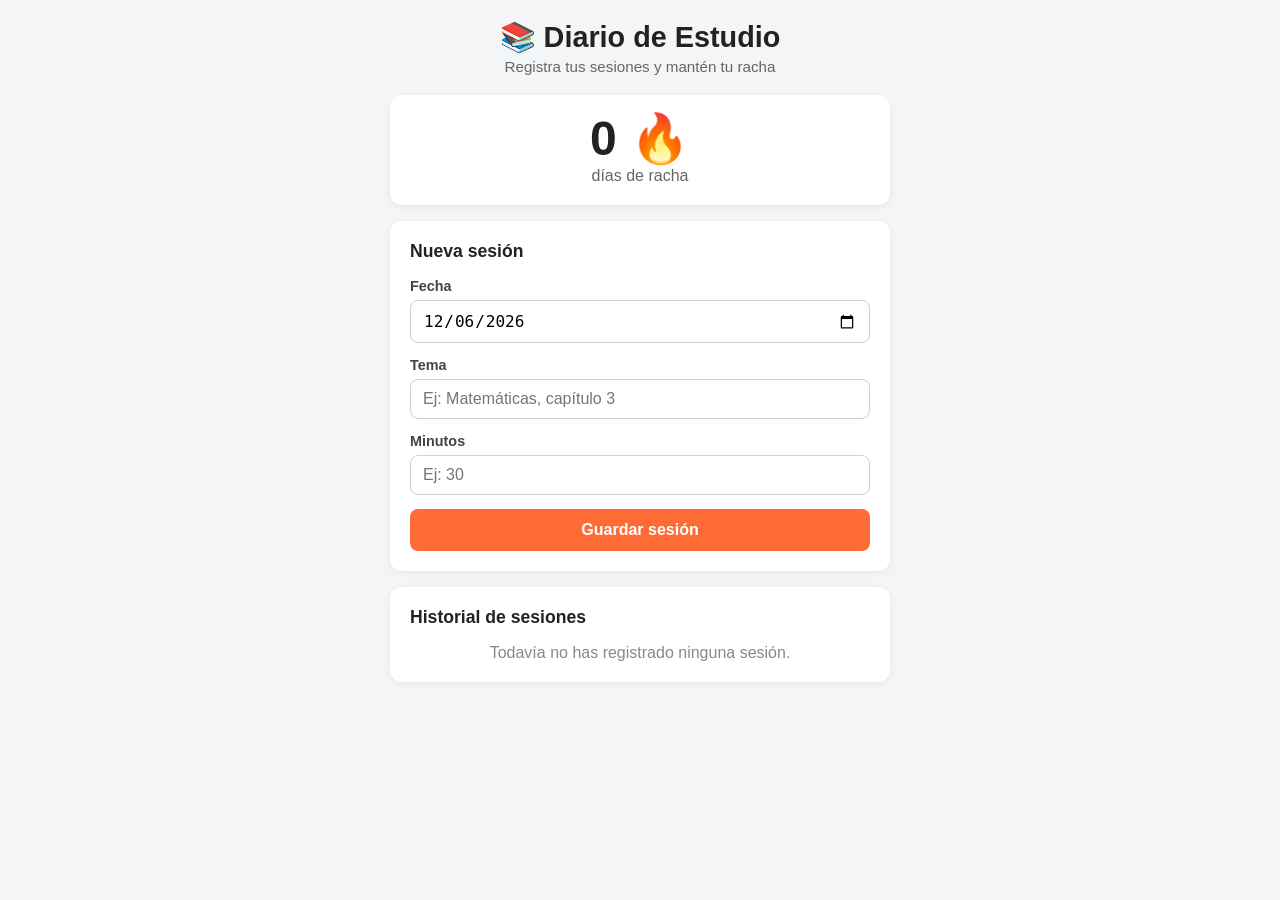
==== projects-claude/Diario de Estudio/index.html @ 3db1275b "Añade primera versión de Diario de Estudio Web simple en HTML/CSS/JS sin dependencias para registrar" ====
<!DOCTYPE html>
<html lang="es">
<head>
  <meta charset="UTF-8">
  <meta name="viewport" content="width=device-width, initial-scale=1.0">
  <title>Diario de Estudio</title>
  <link rel="stylesheet" href="styles.css">
</head>
<body>

  <div class="contenedor">

    <header class="cabecera">
      <h1>📚 Diario de Estudio</h1>
      <p class="subtitulo">Registra tus sesiones y mantén tu racha</p>
    </header>

    <section class="tarjeta racha">
      <p class="racha-numero"><span id="rachaNumero">0</span> 🔥</p>
      <p class="racha-texto" id="rachaTexto">días de racha</p>
    </section>

    <section class="tarjeta">
      <h2>Nueva sesión</h2>
      <form id="formSesion">
        <div class="campo">
          <label for="fecha">Fecha</label>
          <input type="date" id="fecha" name="fecha" required>
        </div>

        <div class="campo">
          <label for="tema">Tema</label>
          <input type="text" id="tema" name="tema" placeholder="Ej: Matemáticas, capítulo 3" required>
        </div>

        <div class="campo">
          <label for="minutos">Minutos</label>
          <input type="number" id="minutos" name="minutos" min="1" step="1" placeholder="Ej: 30" required>
        </div>

        <button type="submit" class="boton">Guardar sesión</button>
      </form>
    </section>

    <section class="tarjeta">
      <h2>Historial de sesiones</h2>
      <ul class="lista-sesiones" id="listaSesiones">
        <!-- Las sesiones se generan con JavaScript -->
      </ul>
      <p class="vacio" id="mensajeVacio">Todavía no has registrado ninguna sesión.</p>
    </section>

  </div>

  <script src="app.js"></script>
</body>
</html>
---- projects-claude/Diario de Estudio/styles.css ----
/* ---------- Base ---------- */

* {
  box-sizing: border-box;
}

body {
  margin: 0;
  padding: 20px;
  font-family: -apple-system, BlinkMacSystemFont, "Segoe UI", Roboto, Arial, sans-serif;
  background-color: #f4f5f7;
  color: #222222;
}

.contenedor {
  max-width: 500px;
  margin: 0 auto;
}

/* ---------- Cabecera ---------- */

.cabecera {
  text-align: center;
  margin-bottom: 20px;
}

.cabecera h1 {
  margin: 0;
  font-size: 1.8rem;
}

.subtitulo {
  margin: 4px 0 0;
  color: #666666;
  font-size: 0.95rem;
}

/* ---------- Tarjetas ---------- */

.tarjeta {
  background-color: #ffffff;
  border-radius: 12px;
  padding: 20px;
  margin-bottom: 16px;
  box-shadow: 0 2px 8px rgba(0, 0, 0, 0.06);
}

.tarjeta h2 {
  margin: 0 0 16px;
  font-size: 1.1rem;
}

/* ---------- Racha ---------- */

.racha {
  text-align: center;
}

.racha-numero {
  margin: 0;
  font-size: 3rem;
  font-weight: bold;
  line-height: 1;
}

.racha-texto {
  margin: 4px 0 0;
  color: #666666;
}

/* ---------- Formulario ---------- */

.campo {
  margin-bottom: 14px;
  display: flex;
  flex-direction: column;
}

.campo label {
  margin-bottom: 6px;
  font-size: 0.9rem;
  font-weight: bold;
  color: #444444;
}

.campo input {
  padding: 10px 12px;
  border: 1px solid #d0d0d0;
  border-radius: 8px;
  font-size: 1rem;
}

.campo input:focus {
  outline: none;
  border-color: #ff6b35;
}

.boton {
  width: 100%;
  padding: 12px;
  background-color: #ff6b35;
  color: #ffffff;
  border: none;
  border-radius: 8px;
  font-size: 1rem;
  font-weight: bold;
  cursor: pointer;
}

.boton:hover {
  background-color: #e85a2a;
}

/* ---------- Lista de sesiones ---------- */

.lista-sesiones {
  list-style: none;
  margin: 0;
  padding: 0;
}

.sesion {
  display: flex;
  justify-content: space-between;
  align-items: center;
  gap: 10px;
  padding: 12px 0;
  border-bottom: 1px solid #eeeeee;
}

.sesion:last-child {
  border-bottom: none;
}

.sesion-info {
  display: flex;
  flex-direction: column;
}

.sesion-tema {
  font-weight: bold;
}

.sesion-fecha {
  font-size: 0.85rem;
  color: #888888;
}

.sesion-minutos {
  flex-shrink: 0;
  background-color: #fff1ea;
  color: #ff6b35;
  font-weight: bold;
  font-size: 0.9rem;
  padding: 6px 10px;
  border-radius: 20px;
}

.vacio {
  color: #888888;
  text-align: center;
  margin: 0;
}
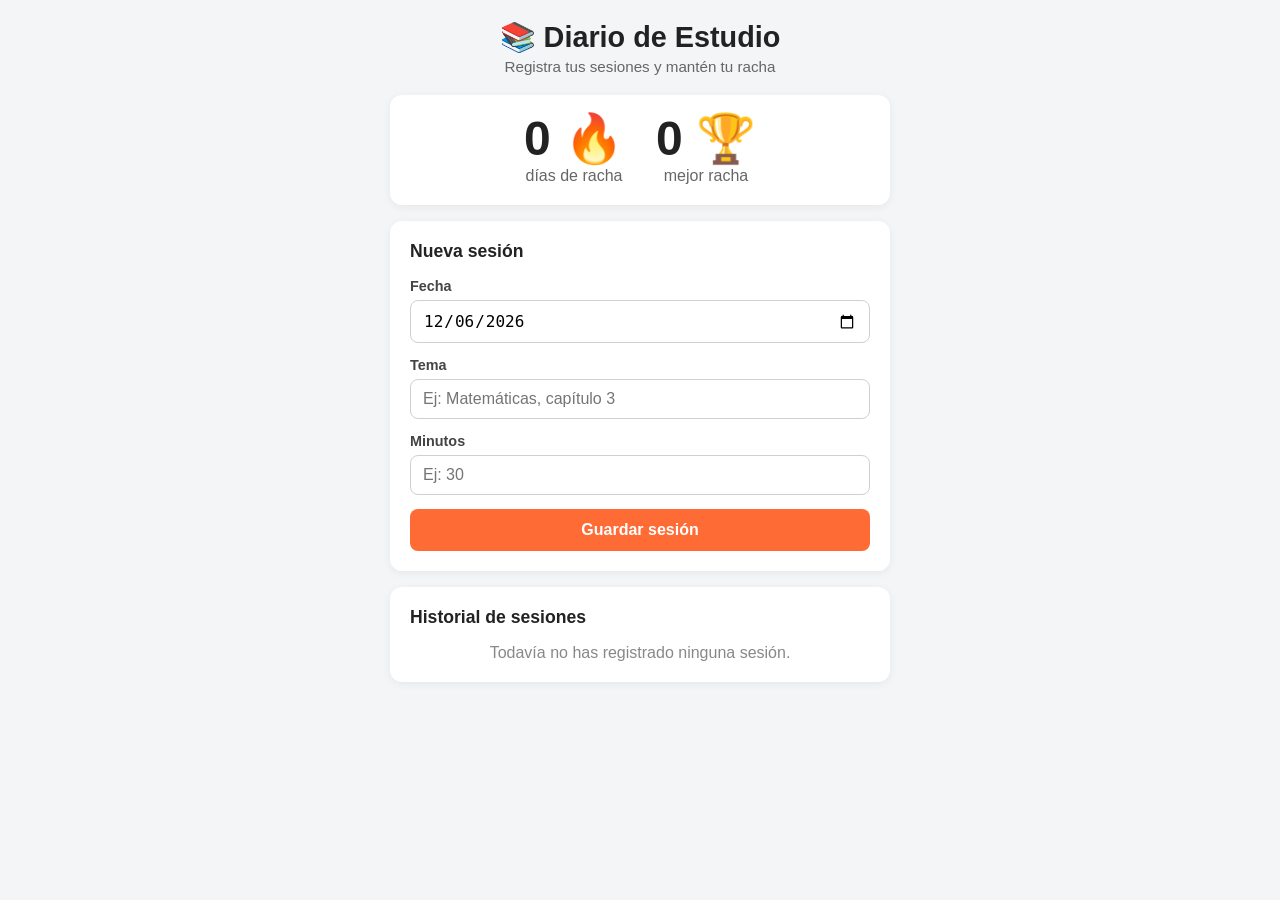
==== commit 3b1f2d38: "Añade mejor racha histórica a Diario de Estudio Nueva estadística junto a la racha actual: el tramo " ====
--- a/projects-claude/Diario de Estudio/index.html
+++ b/projects-claude/Diario de Estudio/index.html
@@ -16,8 +16,14 @@
     </header>
 
     <section class="tarjeta racha">
-      <p class="racha-numero"><span id="rachaNumero">0</span> 🔥</p>
-      <p class="racha-texto" id="rachaTexto">días de racha</p>
+      <div class="racha-stat">
+        <p class="racha-numero"><span id="rachaNumero">0</span> 🔥</p>
+        <p class="racha-texto" id="rachaTexto">días de racha</p>
+      </div>
+      <div class="racha-stat">
+        <p class="racha-numero"><span id="mejorRachaNumero">0</span> 🏆</p>
+        <p class="racha-texto">mejor racha</p>
+      </div>
     </section>
 
     <section class="tarjeta">
--- a/projects-claude/Diario de Estudio/styles.css
+++ b/projects-claude/Diario de Estudio/styles.css
@@ -53,6 +53,12 @@
 /* ---------- Racha ---------- */
 
 .racha {
+  display: flex;
+  justify-content: center;
+  gap: 32px;
+}
+
+.racha-stat {
   text-align: center;
 }
 
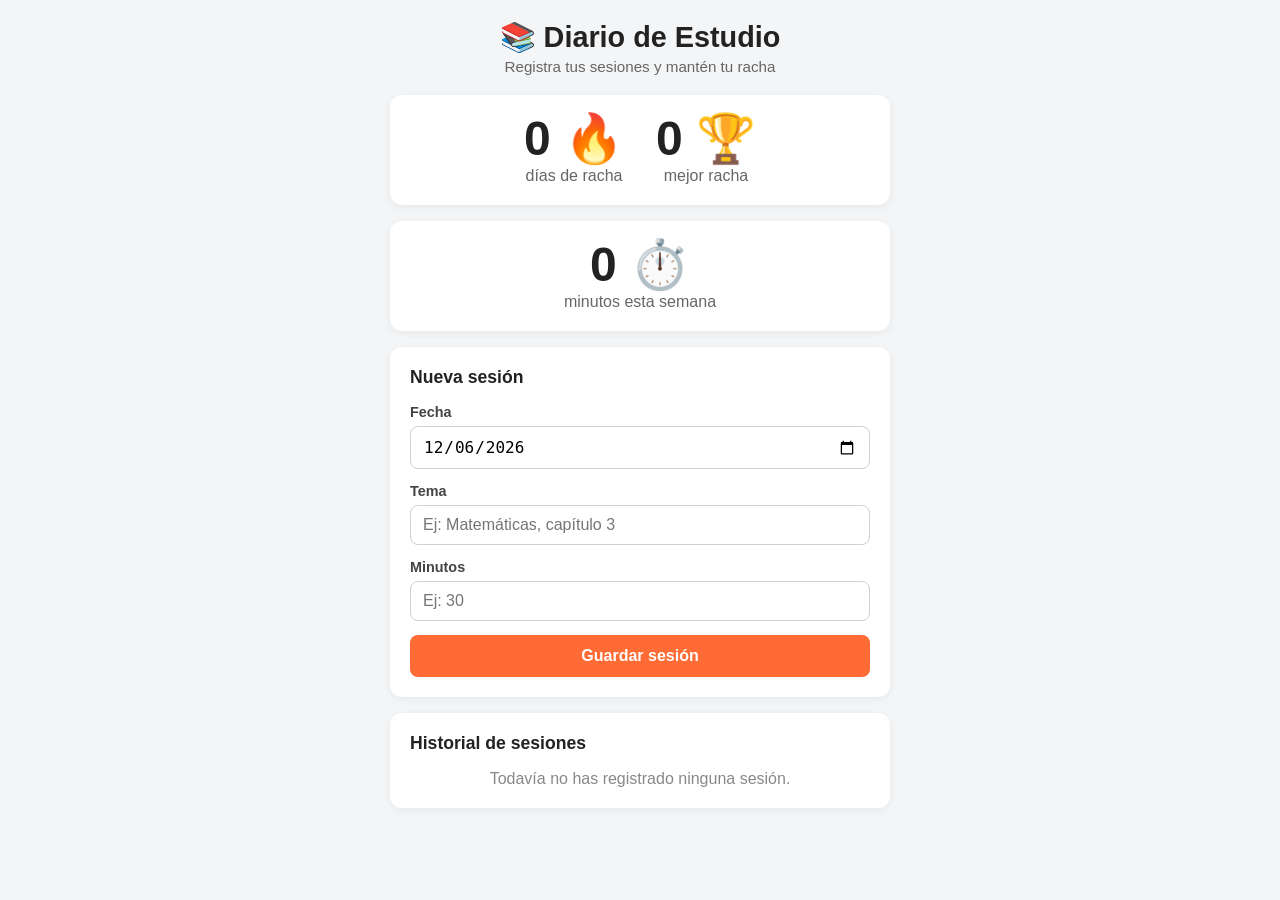
==== commit 975abf5a: "Añade minutos estudiados esta semana a Diario de Estudio Nueva tarjeta con el total de minutos de se" ====
--- a/projects-claude/Diario de Estudio/index.html
+++ b/projects-claude/Diario de Estudio/index.html
@@ -23,6 +23,13 @@
       <div class="racha-stat">
         <p class="racha-numero"><span id="mejorRachaNumero">0</span> 🏆</p>
         <p class="racha-texto">mejor racha</p>
+      </div>
+    </section>
+
+    <section class="tarjeta semana">
+      <div class="racha-stat">
+        <p class="racha-numero"><span id="minutosSemanaNumero">0</span> ⏱️</p>
+        <p class="racha-texto">minutos esta semana</p>
       </div>
     </section>
 
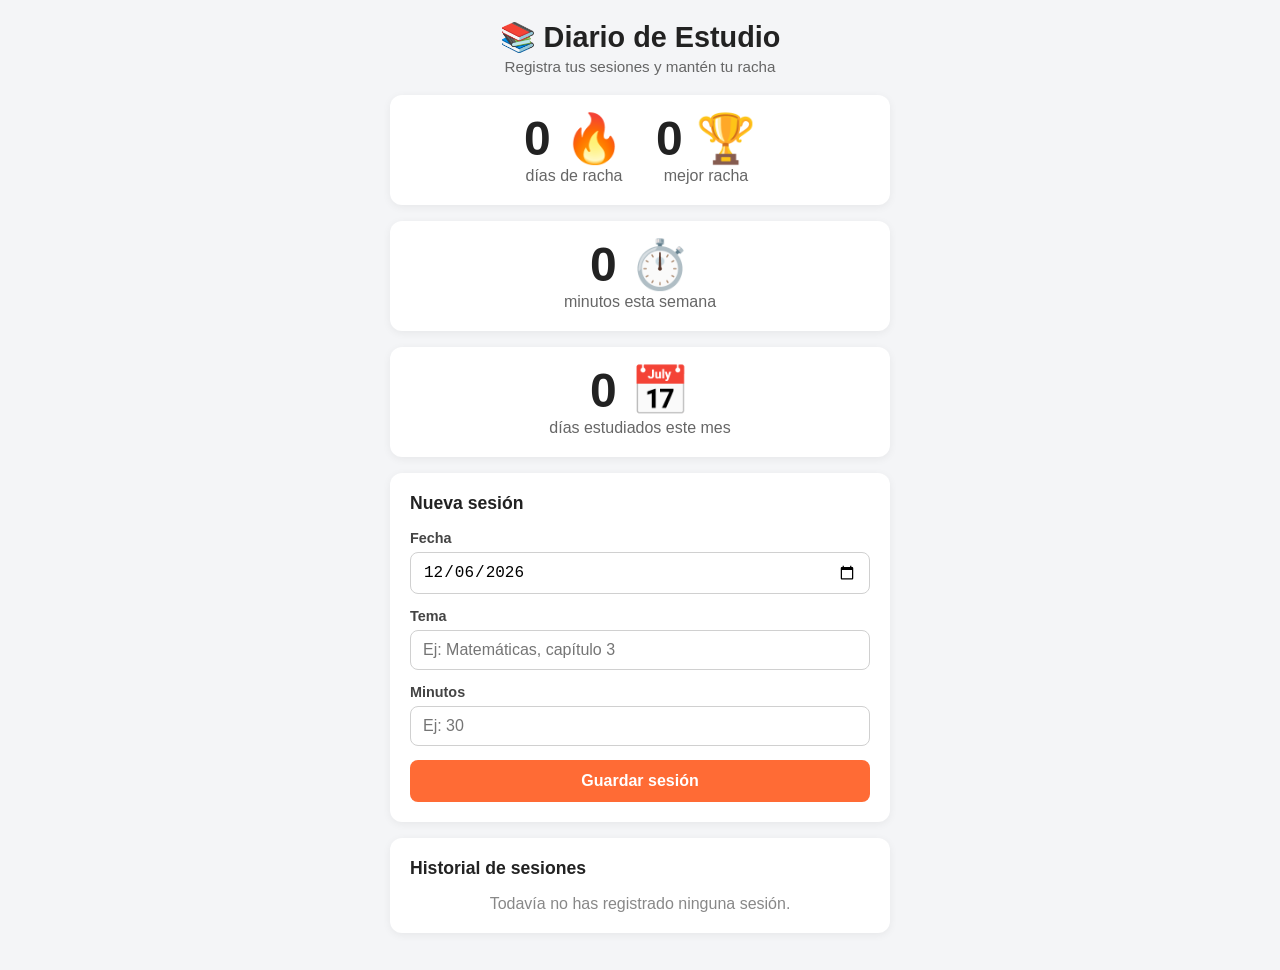
==== commit b4db9e86: "Añade días estudiados este mes a Diario de Estudio Nueva tarjeta con el conteo de días únicos con se" ====
--- a/projects-claude/Diario de Estudio/index.html
+++ b/projects-claude/Diario de Estudio/index.html
@@ -30,6 +30,13 @@
       <div class="racha-stat">
         <p class="racha-numero"><span id="minutosSemanaNumero">0</span> ⏱️</p>
         <p class="racha-texto">minutos esta semana</p>
+      </div>
+    </section>
+
+    <section class="tarjeta mes">
+      <div class="racha-stat">
+        <p class="racha-numero"><span id="diasEstudiadosMesNumero">0</span> 📅</p>
+        <p class="racha-texto">días estudiados este mes</p>
       </div>
     </section>
 
